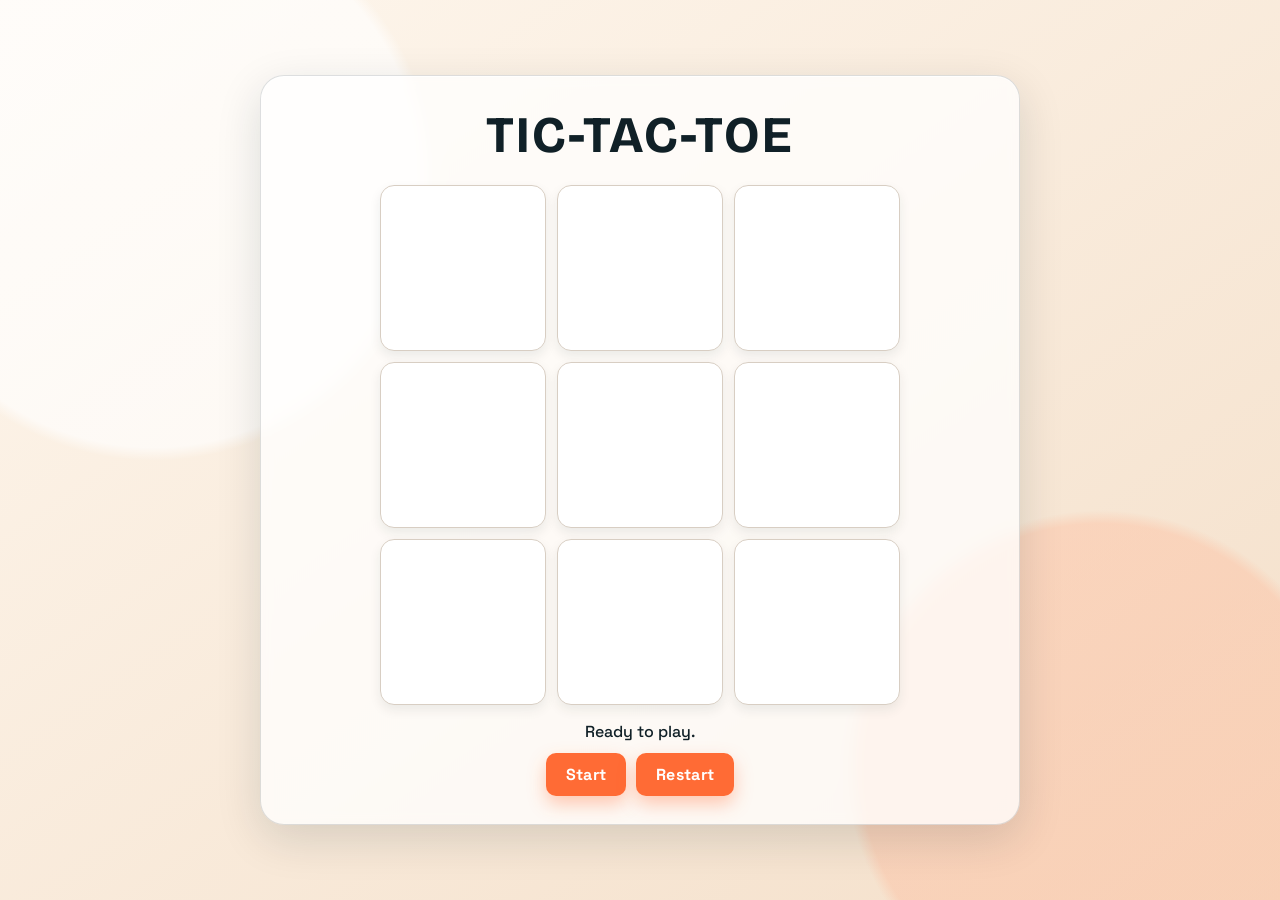
==== index.html @ 1c8e7178 "Add tic-tac-toe game files" ====
<!DOCTYPE html>
<html lang="en">
<head>
  <meta charset="UTF-8" />
  <meta name="viewport" content="width=device-width, initial-scale=1.0" />
  <title>Tic-Tac-Toe</title>
  <link rel="stylesheet" href="style.css" />
</head>
<body>
  <main class="container">
    <h1>Tic-Tac-Toe</h1>
    <p id="turn"></p>
    <div id="board">
      <div class="box"><div class="content"></div></div>
      <div class="box"><div class="content"></div></div>
      <div class="box"><div class="content"></div></div>
      <div class="box"><div class="content"></div></div>
      <div class="box"><div class="content"></div></div>
      <div class="box"><div class="content"></div></div>
      <div class="box"><div class="content"></div></div>
      <div class="box"><div class="content"></div></div>
      <div class="box"><div class="content"></div></div>
    </div>
    <p id="status">Ready to play.</p>
    <div class="actions">
      <button id="startBtn" type="button">Start</button>
      <button id="restartBtn" type="button">Restart</button>
    </div>
  </main>

  <script src="script.js"></script>
</body>
</html>
---- style.css ----
@import url("https://fonts.googleapis.com/css2?family=Bricolage+Grotesque:wght@500;700;800&family=Space+Grotesk:wght@400;500;700&display=swap");

:root {
  --bg-1: #fef7ee;
  --bg-2: #f4dfc9;
  --ink: #102027;
  --panel: rgba(255, 255, 255, 0.75);
  --panel-border: rgba(16, 32, 39, 0.14);
  --cell: #ffffff;
  --cell-border: #d8cec3;
  --accent: #ff6b35;
  --accent-hover: #e35a2a;
}

* {
  box-sizing: border-box;
}

body {
  margin: 0;
  min-height: 100vh;
  display: grid;
  place-items: center;
  padding: 1.5rem;
  font-family: "Space Grotesk", "Trebuchet MS", sans-serif;
  color: var(--ink);
  background:
    radial-gradient(circle at 12% 20%, #ffffffa8 0 20%, transparent 21%),
    radial-gradient(circle at 86% 85%, #ffb6955e 0 18%, transparent 19%),
    linear-gradient(145deg, var(--bg-1), var(--bg-2));
}

.container {
  width: min(92vw, 760px);
  text-align: center;
  padding: clamp(1rem, 2.2vw, 2rem);
  border-radius: 24px;
  border: 1px solid var(--panel-border);
  background: var(--panel);
  backdrop-filter: blur(6px);
  box-shadow:
    0 14px 45px rgba(16, 32, 39, 0.14),
    inset 0 1px 0 rgba(255, 255, 255, 0.8);
}

h1 {
  margin: 0 0 0.9rem;
  font-family: "Bricolage Grotesque", "Segoe UI", sans-serif;
  font-size: clamp(2rem, 5vw, 3.2rem);
  letter-spacing: 0.04em;
  text-transform: uppercase;
}

#turn{
    font-size: 1.2rem;
    font-weight: 500;
}

#board {
  display: grid;
  grid-template-columns: repeat(3, minmax(70px, 1fr));
  grid-template-rows: repeat(3, minmax(70px, 1fr));
  gap: 0.7rem;
  width: min(90vw, 520px);
  aspect-ratio: 1;
  margin: 0 auto;
}

.box {
  background: var(--cell);
  border: 1px solid var(--cell-border);
  border-radius: 14px;
  box-shadow: 0 5px 12px rgba(16, 32, 39, 0.08);
  transition: transform 140ms ease, box-shadow 140ms ease;
}

.box:hover {
  transform: translateY(-2px);
  box-shadow: 0 10px 20px rgba(16, 32, 39, 0.12);
}

.content {
  width: 100%;
  height: 100%;
  display: grid;
  place-items: center;
  font-family: "Bricolage Grotesque", "Segoe UI", sans-serif;
  font-size: clamp(2.4rem, 10vw, 5.2rem);
  font-weight: 800;
  line-height: 1;
  user-select: none;
}

#status {
  margin: 1rem 0 0;
  font-size: 1rem;
  font-weight: 500;
}

.actions {
  margin-top: 0.7rem;
  display: flex;
  justify-content: center;
  gap: 0.6rem;
}

button {
  margin-top: 0;
  padding: 0.68rem 1.25rem;
  border: 0;
  border-radius: 10px;
  background: var(--accent);
  color: #fff;
  font: inherit;
  font-weight: 700;
  letter-spacing: 0.02em;
  cursor: pointer;
  box-shadow: 0 8px 18px rgba(255, 107, 53, 0.35);
  transition: transform 120ms ease, background-color 120ms ease;
}

button:hover {
  background: var(--accent-hover);
  transform: translateY(-1px);
}

button:disabled {
  opacity: 0.65;
  cursor: not-allowed;
  transform: none;
  box-shadow: none;
}

@media (max-width: 460px) {
  .container {
    padding: 1rem;
    border-radius: 18px;
  }

  #board {
    gap: 0.5rem;
  }
}
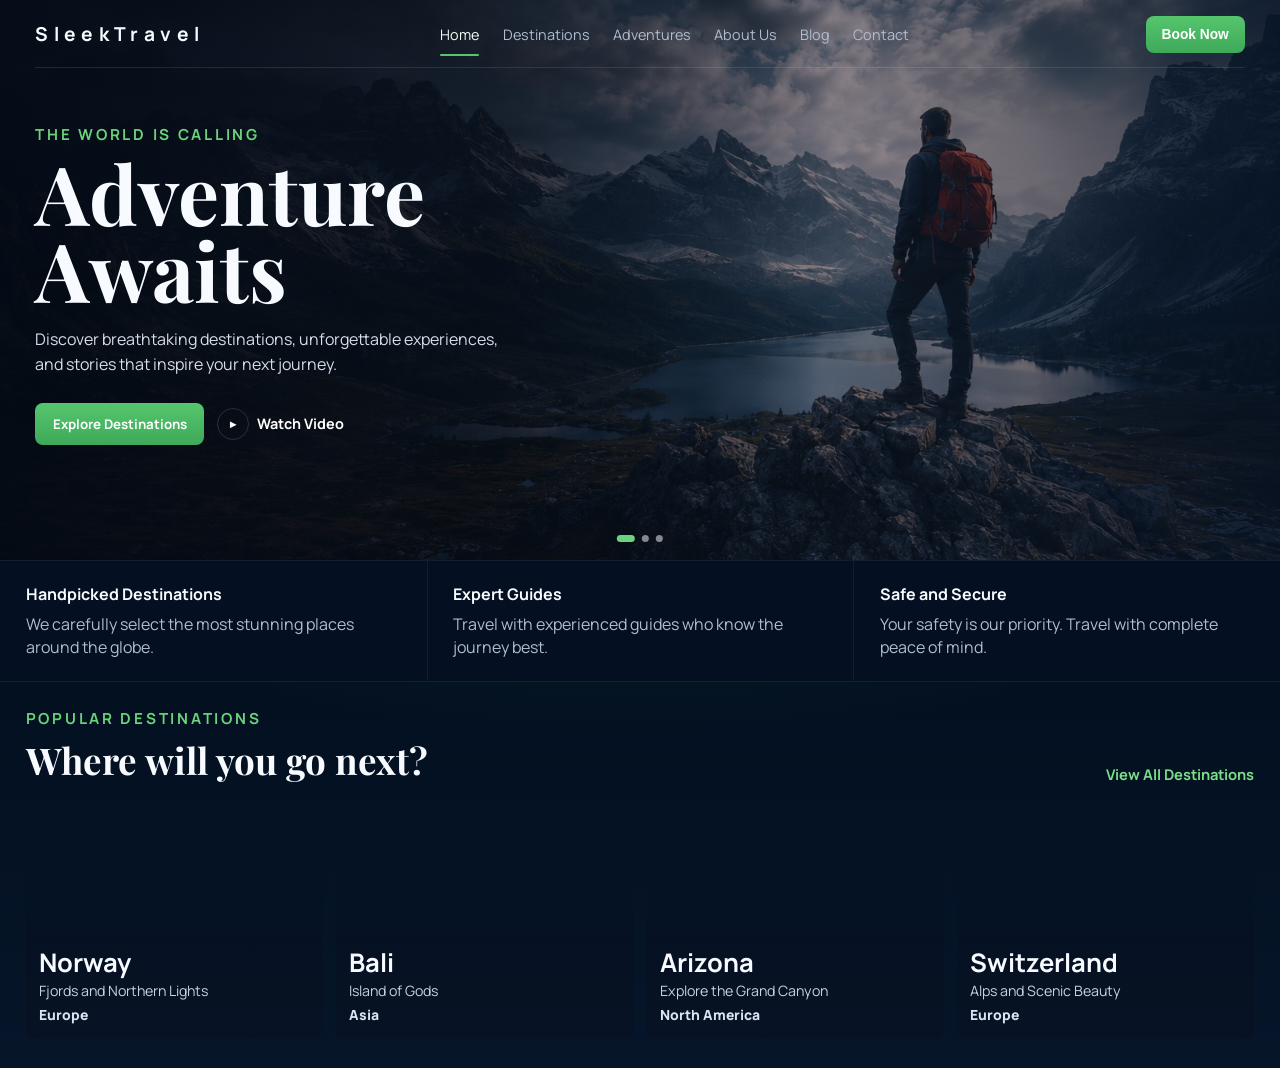
==== commit 8cad0cae: "Initial Sleektravel site" ====
--- a/index.html
+++ b/index.html
@@ -1,33 +1,111 @@
+
 <!DOCTYPE html>
 <html lang="en">
 <head>
-  <meta charset="UTF-8" />
-  <meta name="viewport" content="width=device-width, initial-scale=1.0" />
-  <title>Tic-Tac-Toe</title>
-  <link rel="stylesheet" href="style.css" />
+    <meta charset="UTF-8" />
+    <meta name="viewport" content="width=device-width, initial-scale=1.0" />
+    <link rel="preconnect" href="https://fonts.googleapis.com" />
+    <link rel="preconnect" href="https://fonts.gstatic.com" crossorigin />
+    <link href="https://fonts.googleapis.com/css2?family=Manrope:wght@400;500;600;700&family=Playfair+Display:wght@700;800&display=swap" rel="stylesheet" />
+    <title>Sleektravel</title>
+    <link rel="stylesheet" href="style.css" />
 </head>
 <body>
-  <main class="container">
-    <h1>Tic-Tac-Toe</h1>
-    <p id="turn"></p>
-    <div id="board">
-      <div class="box"><div class="content"></div></div>
-      <div class="box"><div class="content"></div></div>
-      <div class="box"><div class="content"></div></div>
-      <div class="box"><div class="content"></div></div>
-      <div class="box"><div class="content"></div></div>
-      <div class="box"><div class="content"></div></div>
-      <div class="box"><div class="content"></div></div>
-      <div class="box"><div class="content"></div></div>
-      <div class="box"><div class="content"></div></div>
-    </div>
-    <p id="status">Ready to play.</p>
-    <div class="actions">
-      <button id="startBtn" type="button">Start</button>
-      <button id="restartBtn" type="button">Restart</button>
-    </div>
-  </main>
+    <main class="page-wrap">
+        <section class="hero" id="home">
+            <header class="top-nav">
+                <h1 class="logo">SleekTravel</h1>
+                <ul class="nav-links">
+                    <li><a class="active" href="#home">Home</a></li>
+                    <li><a href="#destinations">Destinations</a></li>
+                    <li><a href="#">Adventures</a></li>
+                    <li><a href="#">About Us</a></li>
+                    <li><a href="#">Blog</a></li>
+                    <li><a href="#">Contact</a></li>
+                </ul>
+                <button class="book-btn" type="button">Book Now</button>
+            </header>
 
-  <script src="script.js"></script>
+            <div class="hero-content">
+                <p class="hero-kicker">THE WORLD IS CALLING</p>
+                <h2>Adventure<br />Awaits</h2>
+                <p class="hero-copy">
+                    Discover breathtaking destinations, unforgettable experiences,
+                    and stories that inspire your next journey.
+                </p>
+                <div class="hero-actions">
+                    <button class="primary-btn" type="button">Explore Destinations</button>
+                    <button class="ghost-btn" type="button">
+                        <span class="play-icon" aria-hidden="true">&#9658;</span>
+                        Watch Video
+                    </button>
+                </div>
+            </div>
+
+            <div class="hero-dots" aria-label="hero slider indicator">
+                <button class="dot active" type="button" aria-label="Slide 1"></button>
+                <button class="dot" type="button" aria-label="Slide 2"></button>
+                <button class="dot" type="button" aria-label="Slide 3"></button>
+            </div>
+        </section>
+
+        <section class="feature-strip" aria-label="Why travel with us">
+            <article class="feature-item">
+                <h3>Handpicked Destinations</h3>
+                <p>We carefully select the most stunning places around the globe.</p>
+            </article>
+            <article class="feature-item">
+                <h3>Expert Guides</h3>
+                <p>Travel with experienced guides who know the journey best.</p>
+            </article>
+            <article class="feature-item">
+                <h3>Safe and Secure</h3>
+                <p>Your safety is our priority. Travel with complete peace of mind.</p>
+            </article>
+        </section>
+
+        <section class="destinations" id="destinations">
+            <div class="section-head">
+                <div>
+                    <p class="hero-kicker">POPULAR DESTINATIONS</p>
+                    <h3>Where will you go next?</h3>
+                </div>
+                <a class="view-all" href="#">View All Destinations</a>
+            </div>
+
+            <div class="card-grid">
+                <article class="place-card card-1">
+                    <div class="card-overlay">
+                        <h4>Norway</h4>
+                        <p>Fjords and Northern Lights</p>
+                        <span>Europe</span>
+                    </div>
+                </article>
+                <article class="place-card card-2">
+                    <div class="card-overlay">
+                        <h4>Bali</h4>
+                        <p>Island of Gods</p>
+                        <span>Asia</span>
+                    </div>
+                </article>
+                <article class="place-card card-3">
+                    <div class="card-overlay">
+                        <h4>Arizona</h4>
+                        <p>Explore the Grand Canyon</p>
+                        <span>North America</span>
+                    </div>
+                </article>
+                <article class="place-card card-4">
+                    <div class="card-overlay">
+                        <h4>Switzerland</h4>
+                        <p>Alps and Scenic Beauty</p>
+                        <span>Europe</span>
+                    </div>
+                </article>
+            </div>
+        </section>
+    </main>
+	<script src="script.js"></script>
 </body>
 </html>
+
--- a/style.css
+++ b/style.css
@@ -1,143 +1,399 @@
-@import url("https://fonts.googleapis.com/css2?family=Bricolage+Grotesque:wght@500;700;800&family=Space+Grotesk:wght@400;500;700&display=swap");
-
 :root {
-  --bg-1: #fef7ee;
-  --bg-2: #f4dfc9;
-  --ink: #102027;
-  --panel: rgba(255, 255, 255, 0.75);
-  --panel-border: rgba(16, 32, 39, 0.14);
-  --cell: #ffffff;
-  --cell-border: #d8cec3;
-  --accent: #ff6b35;
-  --accent-hover: #e35a2a;
+    --bg: #020b16;
+    --bg-2: #051325;
+    --ink: #f7fbff;
+    --muted: #afbdd0;
+    --line: rgba(255, 255, 255, 0.14);
+    --glass: rgba(8, 20, 36, 0.68);
+    --accent: #56c66d;
+    --accent-2: #3ea95a;
+    --card-shadow: 0 24px 56px rgba(0, 0, 0, 0.35);
+    --hero-image: url("Images/Background.png");
 }
 
 * {
-  box-sizing: border-box;
+    margin: 0;
+    padding: 0;
+    box-sizing: border-box;
 }
 
 body {
-  margin: 0;
-  min-height: 100vh;
-  display: grid;
-  place-items: center;
-  padding: 1.5rem;
-  font-family: "Space Grotesk", "Trebuchet MS", sans-serif;
-  color: var(--ink);
-  background:
-    radial-gradient(circle at 12% 20%, #ffffffa8 0 20%, transparent 21%),
-    radial-gradient(circle at 86% 85%, #ffb6955e 0 18%, transparent 19%),
-    linear-gradient(145deg, var(--bg-1), var(--bg-2));
-}
-
-.container {
-  width: min(92vw, 760px);
-  text-align: center;
-  padding: clamp(1rem, 2.2vw, 2rem);
-  border-radius: 24px;
-  border: 1px solid var(--panel-border);
-  background: var(--panel);
-  backdrop-filter: blur(6px);
-  box-shadow:
-    0 14px 45px rgba(16, 32, 39, 0.14),
-    inset 0 1px 0 rgba(255, 255, 255, 0.8);
-}
-
-h1 {
-  margin: 0 0 0.9rem;
-  font-family: "Bricolage Grotesque", "Segoe UI", sans-serif;
-  font-size: clamp(2rem, 5vw, 3.2rem);
-  letter-spacing: 0.04em;
-  text-transform: uppercase;
-}
-
-#turn{
+    min-height: 100vh;
+    font-family: "Manrope", sans-serif;
+    color: var(--ink);
+    background:
+        radial-gradient(1400px 600px at 50% -20%, rgba(57, 115, 219, 0.2), transparent 60%),
+        linear-gradient(180deg, #020915 0%, #07172d 48%, #020a16 100%);
+}
+
+a {
+    text-decoration: none;
+    color: inherit;
+}
+
+ul {
+    list-style: none;
+}
+
+.page-wrap {
+    width: 100%;
+    margin: 0;
+    border-radius: 0;
+    overflow: hidden;
+    background: #061225;
+    box-shadow: none;
+    border: 0;
+}
+
+.hero {
+    position: relative;
+    min-height: 560px;
+    padding: 1rem 2.2rem 1.5rem;
+    background-image:
+        linear-gradient(90deg, rgba(3, 10, 21, 0.92) 0%, rgba(3, 10, 21, 0.78) 38%, rgba(6, 18, 38, 0.4) 65%, rgba(5, 17, 35, 0.8) 100%),
+        var(--hero-image);
+    background-size: cover;
+    background-position: center;
+}
+
+.top-nav {
+    display: flex;
+    align-items: center;
+    justify-content: space-between;
+    gap: 1rem;
+    border-bottom: 1px solid rgba(255, 255, 255, 0.1);
+    padding-bottom: 0.9rem;
+}
+
+.logo {
     font-size: 1.2rem;
-    font-weight: 500;
-}
-
-#board {
-  display: grid;
-  grid-template-columns: repeat(3, minmax(70px, 1fr));
-  grid-template-rows: repeat(3, minmax(70px, 1fr));
-  gap: 0.7rem;
-  width: min(90vw, 520px);
-  aspect-ratio: 1;
-  margin: 0 auto;
-}
-
-.box {
-  background: var(--cell);
-  border: 1px solid var(--cell-border);
-  border-radius: 14px;
-  box-shadow: 0 5px 12px rgba(16, 32, 39, 0.08);
-  transition: transform 140ms ease, box-shadow 140ms ease;
-}
-
-.box:hover {
-  transform: translateY(-2px);
-  box-shadow: 0 10px 20px rgba(16, 32, 39, 0.12);
-}
-
-.content {
-  width: 100%;
-  height: 100%;
-  display: grid;
-  place-items: center;
-  font-family: "Bricolage Grotesque", "Segoe UI", sans-serif;
-  font-size: clamp(2.4rem, 10vw, 5.2rem);
-  font-weight: 800;
-  line-height: 1;
-  user-select: none;
-}
-
-#status {
-  margin: 1rem 0 0;
-  font-size: 1rem;
-  font-weight: 500;
-}
-
-.actions {
-  margin-top: 0.7rem;
-  display: flex;
-  justify-content: center;
-  gap: 0.6rem;
-}
-
-button {
-  margin-top: 0;
-  padding: 0.68rem 1.25rem;
-  border: 0;
-  border-radius: 10px;
-  background: var(--accent);
-  color: #fff;
-  font: inherit;
-  font-weight: 700;
-  letter-spacing: 0.02em;
-  cursor: pointer;
-  box-shadow: 0 8px 18px rgba(255, 107, 53, 0.35);
-  transition: transform 120ms ease, background-color 120ms ease;
-}
-
-button:hover {
-  background: var(--accent-hover);
-  transform: translateY(-1px);
-}
-
-button:disabled {
-  opacity: 0.65;
-  cursor: not-allowed;
-  transform: none;
-  box-shadow: none;
-}
-
-@media (max-width: 460px) {
-  .container {
-    padding: 1rem;
-    border-radius: 18px;
-  }
-
-  #board {
-    gap: 0.5rem;
-  }
-}+    letter-spacing: 0.28em;
+    font-weight: 700;
+}
+
+.nav-links {
+    display: flex;
+    align-items: center;
+    gap: 1.45rem;
+    color: var(--muted);
+    font-size: 0.9rem;
+}
+
+.nav-links a {
+    position: relative;
+    transition: color 180ms ease;
+}
+
+.nav-links a:hover,
+.nav-links a.active {
+    color: #f2fff5;
+}
+
+.nav-links a.active::after {
+    content: "";
+    position: absolute;
+    left: 0;
+    right: 0;
+    bottom: -0.75rem;
+    height: 2px;
+    border-radius: 99px;
+    background: var(--accent);
+}
+
+.book-btn {
+    border: 0;
+    border-radius: 8px;
+    background: linear-gradient(180deg, var(--accent), var(--accent-2));
+    color: white;
+    font-size: 0.86rem;
+    font-weight: 700;
+    padding: 0.68rem 1rem;
+    cursor: pointer;
+}
+
+.hero-content {
+    max-width: 520px;
+    padding-top: 3.5rem;
+}
+
+.hero-kicker {
+    color: #6ad37b;
+    letter-spacing: 0.18em;
+    font-size: 0.95rem;
+    font-weight: 700;
+}
+
+h2 {
+    font-family: "Playfair Display", serif;
+    font-size: clamp(2.7rem, 7vw, 5.1rem);
+    line-height: 0.95;
+    margin-top: 0.55rem;
+}
+
+.hero-copy {
+    margin-top: 1.15rem;
+    max-width: 48ch;
+    color: #d6deea;
+    line-height: 1.55;
+}
+
+.hero-actions {
+    margin-top: 1.6rem;
+    display: flex;
+    gap: 0.8rem;
+    align-items: center;
+}
+
+.primary-btn,
+.ghost-btn {
+    border: 0;
+    cursor: pointer;
+    font-family: inherit;
+    font-weight: 700;
+}
+
+.primary-btn {
+    background: linear-gradient(180deg, var(--accent), var(--accent-2));
+    color: white;
+    padding: 0.76rem 1.1rem;
+    border-radius: 8px;
+}
+
+.ghost-btn {
+    display: inline-flex;
+    align-items: center;
+    gap: 0.52rem;
+    background: transparent;
+    color: white;
+    font-size: 0.9rem;
+}
+
+.play-icon {
+    width: 2rem;
+    height: 2rem;
+    border-radius: 50%;
+    display: grid;
+    place-items: center;
+    border: 1px solid var(--line);
+    font-size: 0.7rem;
+}
+
+.hero-dots {
+    position: absolute;
+    bottom: 1.15rem;
+    left: 50%;
+    transform: translateX(-50%);
+    display: flex;
+    gap: 0.45rem;
+}
+
+.dot {
+    width: 7px;
+    height: 7px;
+    border-radius: 99px;
+    border: 0;
+    background: rgba(255, 255, 255, 0.5);
+    cursor: pointer;
+    transition: all 180ms ease;
+}
+
+.dot.active {
+    width: 18px;
+    background: #6ad37b;
+}
+
+.feature-strip {
+    background: #041021;
+    display: grid;
+    grid-template-columns: repeat(3, minmax(0, 1fr));
+    border-top: 1px solid rgba(255, 255, 255, 0.06);
+    border-bottom: 1px solid rgba(255, 255, 255, 0.06);
+}
+
+.feature-item {
+    padding: 1.4rem 1.6rem;
+}
+
+.feature-item + .feature-item {
+    border-left: 1px solid rgba(255, 255, 255, 0.06);
+}
+
+.feature-item h3 {
+    font-size: 1rem;
+    margin-bottom: 0.45rem;
+}
+
+.feature-item p {
+    color: var(--muted);
+    line-height: 1.45;
+}
+
+.destinations {
+    padding: 1.6rem 1.6rem 1.9rem;
+    background-image:
+        radial-gradient(900px 260px at 50% -30%, rgba(86, 198, 109, 0.08), transparent 65%),
+        linear-gradient(180deg, #031020 0%, #061529 100%);
+}
+
+.section-head {
+    display: flex;
+    align-items: end;
+    justify-content: space-between;
+    gap: 0.8rem;
+}
+
+.section-head h3 {
+    font-family: "Playfair Display", serif;
+    font-size: clamp(1.6rem, 3vw, 2.3rem);
+    margin-top: 0.35rem;
+}
+
+.view-all {
+    color: #7adf89;
+    font-weight: 700;
+    font-size: 0.92rem;
+}
+
+.card-grid {
+    margin-top: 1.2rem;
+    display: grid;
+    grid-template-columns: repeat(4, minmax(0, 1fr));
+    gap: 0.8rem;
+}
+
+.place-card {
+    min-height: 235px;
+    border-radius: 8px;
+    overflow: hidden;
+    position: relative;
+    background-size: cover;
+    background-position: center;
+    isolation: isolate;
+}
+
+.place-card::before {
+    content: "";
+    position: absolute;
+    inset: 0;
+    background: linear-gradient(180deg, rgba(5, 15, 31, 0) 25%, rgba(5, 15, 31, 0.86) 92%);
+    z-index: -1;
+}
+
+.card-1 {
+    background-image: url("https://images.unsplash.com/photo-1476514525535-07fb3b4ae5f1?auto=format&fit=crop&w=900&q=80");
+}
+
+.card-2 {
+    background-image: url("https://images.unsplash.com/photo-1537996194471-e657df975ab4?auto=format&fit=crop&w=900&q=80");
+}
+
+.card-3 {
+    background-image: url("https://images.unsplash.com/photo-1472396961693-142e6e269027?auto=format&fit=crop&w=900&q=80");
+}
+
+.card-4 {
+    background-image: url("https://images.unsplash.com/photo-1464822759023-fed622ff2c3b?auto=format&fit=crop&w=900&q=80");
+}
+
+.card-overlay {
+    position: absolute;
+    left: 0;
+    right: 0;
+    bottom: 0;
+    padding: 0.95rem 0.82rem 0.82rem;
+    background: linear-gradient(180deg, rgba(7, 18, 36, 0.05) 0%, rgba(7, 18, 36, 0.9) 90%);
+}
+
+.card-overlay h4 {
+    font-size: 1.6rem;
+    line-height: 1;
+    margin-bottom: 0.3rem;
+}
+
+.card-overlay p {
+    color: #c4d2e2;
+    font-size: 0.89rem;
+}
+
+.card-overlay span {
+    display: inline-block;
+    margin-top: 0.3rem;
+    color: #d8e4f2;
+    font-size: 0.87rem;
+    font-weight:900;
+}
+
+@media (max-width: 980px) {
+    .page-wrap {
+        width: 100%;
+    }
+
+    .hero {
+        padding-inline: 1rem;
+    }
+
+    .top-nav {
+        flex-wrap: wrap;
+        justify-content: center;
+    }
+
+    .logo {
+        width: 100%;
+        text-align: center;
+    }
+
+    .nav-links {
+        width: 100%;
+        justify-content: center;
+        flex-wrap: wrap;
+    }
+
+    .feature-strip {
+        grid-template-columns: 1fr;
+    }
+    .feature-item {
+        text-align: center;
+    }
+    .feature-item + .feature-item {
+        border-left: 0;
+        border-top: 1px solid rgba(255, 255, 255, 0.06);
+        text-align:center;
+    }
+
+    .card-grid {
+        grid-template-columns: repeat(2, minmax(0, 1fr));
+    }
+}
+
+@media (max-width: 600px) {
+    .hero {
+        min-height: 610px;
+    }
+
+    .hero-content {
+        padding-top: 2.2rem;
+        text-align:center;
+    }
+
+    .hero-actions {
+        flex-direction: column;
+        align-items: stretch;
+    }
+
+    .ghost-btn {
+        justify-content: center;
+    }
+
+    .section-head {
+        flex-direction: column;
+        align-items: start;
+    }
+
+    .card-grid {
+        grid-template-columns: 1fr;
+    }
+
+    .hero-dots {
+        bottom: 0.7rem;
+    }
+}
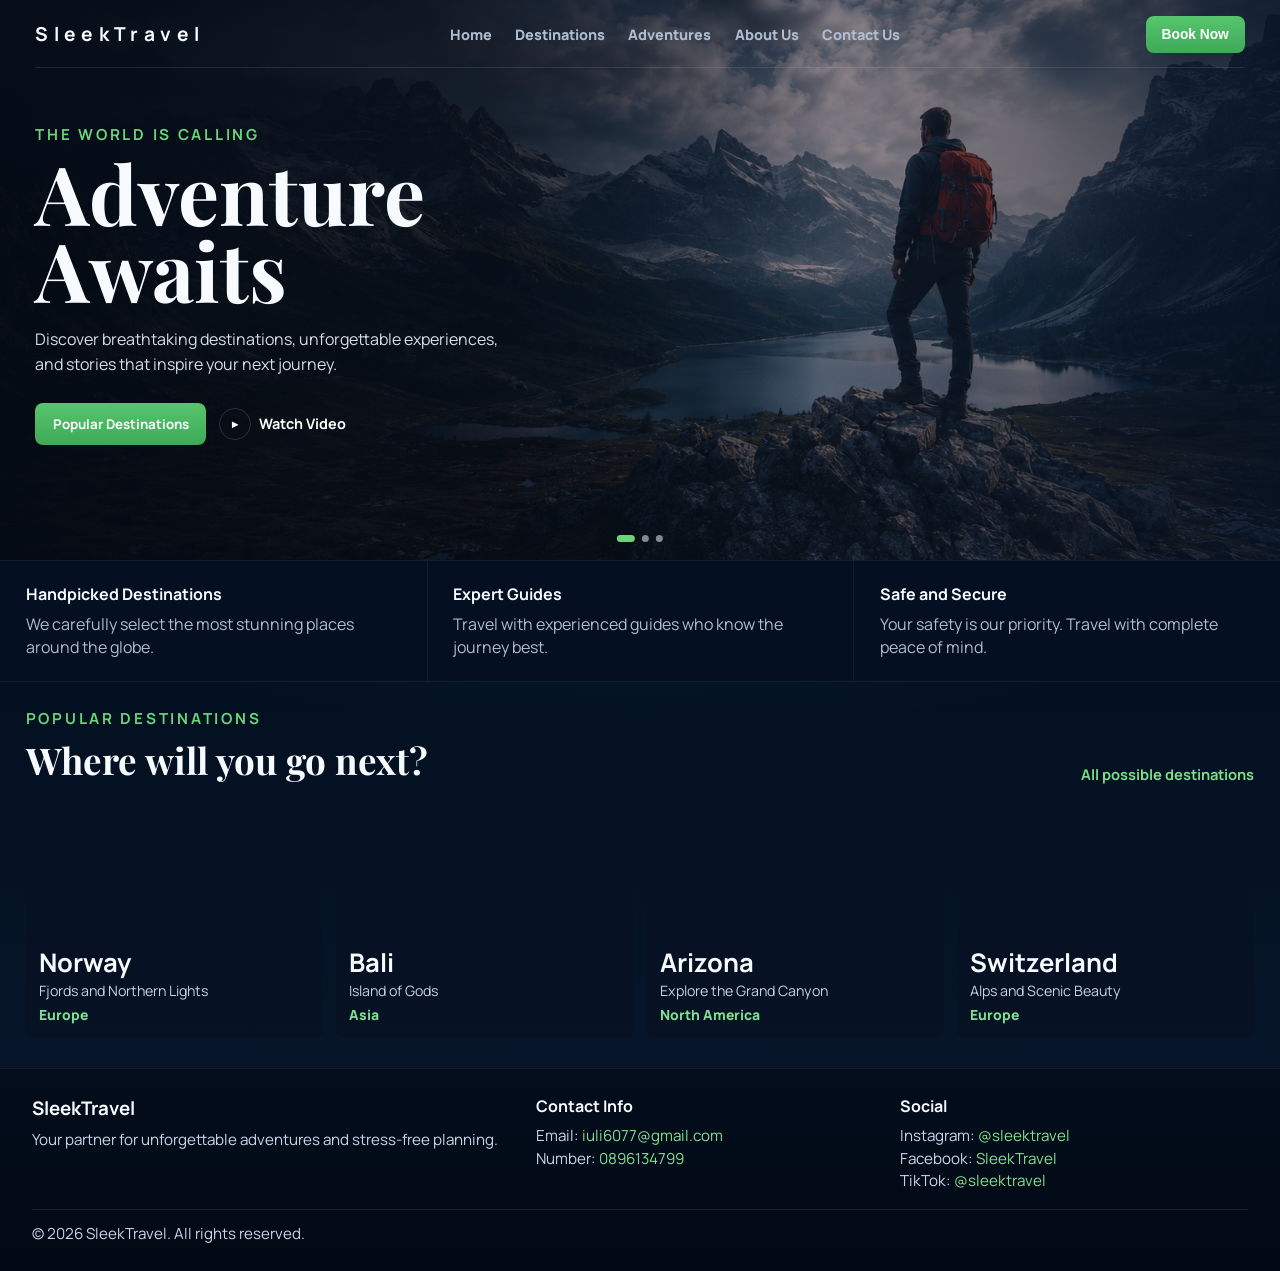
==== commit 63b8a475: "Improved on the dino game by adding birds and the ability to crouch After that I made the rest of th" ====
--- a/index.html
+++ b/index.html
@@ -16,12 +16,11 @@
             <header class="top-nav">
                 <h1 class="logo">SleekTravel</h1>
                 <ul class="nav-links">
-                    <li><a class="active" href="#home">Home</a></li>
-                    <li><a href="#destinations">Destinations</a></li>
-                    <li><a href="#">Adventures</a></li>
-                    <li><a href="#">About Us</a></li>
-                    <li><a href="#">Blog</a></li>
-                    <li><a href="#">Contact</a></li>
+                    <li><a href="#home">Home</a></li>
+                    <li><a href="destinations.html">Destinations</a></li>
+                    <li><a href="adventures.html">Adventures</a></li>
+                    <li><a href="about.html">About Us</a></li>
+                    <li><a href="#footer-contact">Contact Us</a></li>
                 </ul>
                 <button class="book-btn" type="button">Book Now</button>
             </header>
@@ -34,7 +33,7 @@
                     and stories that inspire your next journey.
                 </p>
                 <div class="hero-actions">
-                    <button class="primary-btn" type="button">Explore Destinations</button>
+                    <a href="#destinations"><button class="primary-btn" type="button">Popular Destinations</button></a>
                     <button class="ghost-btn" type="button">
                         <span class="play-icon" aria-hidden="true">&#9658;</span>
                         Watch Video
@@ -70,7 +69,7 @@
                     <p class="hero-kicker">POPULAR DESTINATIONS</p>
                     <h3>Where will you go next?</h3>
                 </div>
-                <a class="view-all" href="#">View All Destinations</a>
+                <a class="view-all" href="destinations.html">All possible destinations</a>
             </div>
 
             <div class="card-grid">
@@ -105,6 +104,26 @@
             </div>
         </section>
     </main>
+    <footer id="footer-contact" class="site-footer">
+        <div class="footer-grid">
+            <div>
+                <h3>SleekTravel</h3>
+                <p>Your partner for unforgettable adventures and stress-free planning.</p>
+            </div>
+            <div>
+                <h4>Contact Info</h4>
+                <p>Email: <a href="mailto:iuli6077@gmail.com">iuli6077@gmail.com</a></p>
+                <p>Number: <a href="tel:0896134799">0896134799</a></p>
+            </div>
+            <div>
+                <h4>Social</h4>
+                <p>Instagram: <a href="https://instagram.com/sleektravel" target="_blank" rel="noopener noreferrer">@sleektravel</a></p>
+                <p>Facebook: <a href="https://facebook.com/sleektravel" target="_blank" rel="noopener noreferrer">SleekTravel</a></p>
+                <p>TikTok: <a href="https://tiktok.com/@sleektravel" target="_blank" rel="noopener noreferrer">@sleektravel</a></p>
+            </div>
+        </div>
+        <p class="footer-note">© 2026 SleekTravel. All rights reserved.</p>
+    </footer>
 	<script src="script.js"></script>
 </body>
 </html>
--- a/style.css
+++ b/style.css
@@ -17,6 +17,10 @@
     box-sizing: border-box;
 }
 
+html {
+    scroll-behavior: smooth;
+}
+
 body {
     min-height: 100vh;
     font-family: "Manrope", sans-serif;
@@ -77,6 +81,7 @@
     gap: 1.45rem;
     color: var(--muted);
     font-size: 0.9rem;
+    font-weight:900;
 }
 
 .nav-links a {
@@ -318,7 +323,7 @@
 .card-overlay span {
     display: inline-block;
     margin-top: 0.3rem;
-    color: #d8e4f2;
+    color: #7fdf91;
     font-size: 0.87rem;
     font-weight:900;
 }
@@ -397,3 +402,379 @@
         bottom: 0.7rem;
     }
 }
+
+.destinations-page-wrap {
+    min-height: 100vh;
+    background:
+        radial-gradient(1200px 520px at 20% -20%, rgba(86, 198, 109, 0.16), transparent 60%),
+        linear-gradient(180deg, #041223 0%, #06182f 100%);
+}
+
+.destinations-hero {
+    padding: 1rem 2rem 1.6rem;
+    border-bottom: 1px solid rgba(255, 255, 255, 0.08);
+}
+
+.destinations-hero-content {
+    max-width: 760px;
+    margin-top: 2.4rem;
+}
+
+.destinations-hero-content h2 {
+    font-size: clamp(2.2rem, 6vw, 4.2rem);
+}
+
+.destinations-listing {
+    padding: 1.8rem 2rem 2.5rem;
+}
+
+.destinations-grid {
+    display: grid;
+    grid-template-columns: repeat(4, minmax(0, 1fr));
+    gap: 0.9rem;
+}
+
+.destination-tile {
+    position: relative;
+    overflow: hidden;
+    background-size: cover;
+    background-position: center;
+    border-radius: 12px;
+    padding: 1rem 0.95rem;
+    min-height: 185px;
+    display: flex;
+    flex-direction: column;
+    justify-content: flex-end;
+    transition: transform 180ms ease, border-color 180ms ease, box-shadow 180ms ease;
+}
+
+.destination-tile::before {
+    content: "";
+    position: absolute;
+    inset: 0;
+    background: linear-gradient(180deg, rgba(4, 12, 23, 0.2) 25%, rgba(4, 12, 23, 0.88) 95%);
+}
+
+.destination-tile > * {
+    position: relative;
+    z-index: 1;
+}
+
+.destination-tile:hover {
+    transform: translateY(-2px);
+    border: 2px solid rgba(106, 211, 123, 0.7);
+    box-shadow: 0 12px 24px rgba(0, 0, 0, 0.22);
+}
+
+.destination-tile h3 {
+    font-size: 1.15rem;
+    margin-bottom: 0.4rem;
+}
+
+.destination-tile p {
+    color: #c9d7e8;
+    font-size: 0.92rem;
+    line-height: 1.45;
+}
+
+.destination-tile span {
+    display: inline-block;
+    margin-top: 0.55rem;
+    color: #7fdf91;
+    font-size: 0.88rem;
+    font-weight: 700;
+}
+
+.dt-1 { background-image: url("https://images.unsplash.com/photo-1476514525535-07fb3b4ae5f1?auto=format&fit=crop&w=1200&q=80"); }
+.dt-2 { background-image: url("https://images.unsplash.com/photo-1537996194471-e657df975ab4?auto=format&fit=crop&w=1200&q=80"); }
+.dt-3 { background-image: url("https://images.unsplash.com/photo-1501785888041-af3ef285b470?auto=format&fit=crop&w=1200&q=80"); }
+.dt-4 { background-image: url("https://images.unsplash.com/photo-1472396961693-142e6e269027?auto=format&fit=crop&w=1200&q=80"); }
+.dt-5 { background-image: url("https://images.unsplash.com/photo-1492571350019-22de08371fd3?auto=format&fit=crop&w=1200&q=80"); }
+.dt-6 { background-image: url("https://images.unsplash.com/photo-1520769945061-0a448c463865?auto=format&fit=crop&w=1200&q=80"); }
+.dt-7 { background-image: url("https://images.unsplash.com/photo-1469474968028-56623f02e42e?auto=format&fit=crop&w=1200&q=80"); }
+.dt-8 { background-image: url("https://images.unsplash.com/photo-1489493887464-892be6d1daae?auto=format&fit=crop&w=1200&q=80"); }
+.dt-9 { background-image: url("https://images.unsplash.com/photo-1465919292275-c60ba49da6ae?auto=format&fit=crop&w=1200&q=80"); }
+.dt-10 { background-image: url("https://images.unsplash.com/photo-1533105079780-92b9be482077?auto=format&fit=crop&w=1200&q=80"); }
+.dt-11 { background-image: url("https://images.unsplash.com/photo-1506461883276-594a12b11cf3?auto=format&fit=crop&w=1200&q=80"); }
+.dt-12 { background-image: url("https://images.unsplash.com/photo-1563492065599-3520f775eeed?auto=format&fit=crop&w=1200&q=80"); }
+
+@media (max-width: 980px) {
+    .destinations-grid {
+        grid-template-columns: repeat(2, minmax(0, 1fr));
+    }
+}
+
+@media (max-width: 600px) {
+    .destinations-hero,
+    .destinations-listing {
+        padding-inline: 1rem;
+    }
+
+    .destinations-grid {
+        grid-template-columns: 1fr;
+    }
+}
+
+.site-footer {
+    padding: 1.6rem 2rem;
+    background: linear-gradient(180deg, #030d1b 0%, #020915 100%);
+    border-top: 1px solid rgba(255, 255, 255, 0.08);
+}
+
+.footer-grid {
+    display: grid;
+    grid-template-columns: 1.4fr 1fr 1fr;
+    gap: 1rem;
+}
+
+.site-footer h3,
+.site-footer h4 {
+    margin-bottom: 0.5rem;
+}
+
+.site-footer p {
+    color: #c8d6e8;
+    line-height: 1.5;
+    font-size: 0.95rem;
+}
+
+.site-footer a {
+    color: #7fdf91;
+}
+
+.footer-note {
+    margin-top: 1rem;
+    padding-top: 0.8rem;
+    border-top: 1px solid rgba(255, 255, 255, 0.08);
+    color: #9cb0c8;
+    font-size: 0.85rem;
+}
+
+@media (max-width: 900px) {
+    .footer-grid {
+        grid-template-columns: 1fr;
+    }
+
+    .site-footer {
+        padding: 1.2rem 1rem;
+    }
+}
+
+.about-page-wrap {
+    min-height: 100vh;
+    background:
+        radial-gradient(1200px 540px at 80% -20%, rgba(86, 198, 109, 0.15), transparent 62%),
+        linear-gradient(180deg, #031021 0%, #071a33 100%);
+}
+
+.about-hero {
+    padding: 1rem 2rem 1.7rem;
+    border-bottom: 1px solid rgba(255, 255, 255, 0.08);
+}
+
+.about-hero-content {
+    max-width: 760px;
+    margin-top: 2.3rem;
+}
+
+.about-hero-content h2 {
+    font-size: clamp(2.2rem, 6vw, 4rem);
+}
+
+.about-section {
+    padding: 1.5rem 2rem;
+    border-top: 1px solid rgba(255, 255, 255, 0.06);
+}
+
+.about-section h3 {
+    font-family: "Playfair Display", serif;
+    font-size: clamp(1.4rem, 3vw, 2rem);
+}
+
+.about-lead {
+    margin-top: 0.45rem;
+    color: #c9d7e8;
+}
+
+.about-grid {
+    margin-top: 1rem;
+    display: grid;
+    gap: 0.8rem;
+}
+
+.about-grid.two {
+    grid-template-columns: repeat(2, minmax(0, 1fr));
+}
+
+.about-grid.three {
+    grid-template-columns: repeat(3, minmax(0, 1fr));
+}
+
+.about-grid.four {
+    grid-template-columns: repeat(4, minmax(0, 1fr));
+}
+
+.about-grid.five {
+    grid-template-columns: repeat(5, minmax(0, 1fr));
+}
+
+.about-card {
+    background: linear-gradient(180deg, rgba(13, 33, 61, 0.95), rgba(9, 24, 45, 0.95));
+    border: 1px solid rgba(255, 255, 255, 0.12);
+    border-radius: 12px;
+    padding: 1rem;
+}
+
+.about-card h4 {
+    font-size: 1.2rem;
+    margin-bottom: 0.4rem;
+}
+
+.about-card p {
+    color: #c9d7e8;
+    line-height: 1.48;
+}
+
+.about-card.small {
+    text-align: center;
+    display: grid;
+    place-items: center;
+    min-height: 92px;
+}
+
+@media (max-width: 1100px) {
+    .about-grid.five {
+        grid-template-columns: repeat(3, minmax(0, 1fr));
+    }
+
+    .about-grid.four {
+        grid-template-columns: repeat(2, minmax(0, 1fr));
+    }
+}
+
+@media (max-width: 900px) {
+    .about-section,
+    .about-hero {
+        padding-inline: 1rem;
+    }
+
+    .about-grid.two,
+    .about-grid.three,
+    .about-grid.four,
+    .about-grid.five {
+        grid-template-columns: 1fr;
+    }
+}
+
+.adventures-page-wrap {
+    min-height: 100vh;
+    background:
+        radial-gradient(1200px 520px at 55% -20%, rgba(86, 198, 109, 0.14), transparent 62%),
+        linear-gradient(180deg, #031123 0%, #07182f 100%);
+}
+
+.adventures-hero {
+    padding: 1rem 2rem 1.7rem;
+    border-bottom: 1px solid rgba(255, 255, 255, 0.08);
+    background-image:
+        linear-gradient(100deg, rgba(3, 10, 21, 0.9) 0%, rgba(3, 10, 21, 0.7) 45%, rgba(5, 17, 35, 0.55) 100%),
+        url("https://images.unsplash.com/photo-1464822759023-fed622ff2c3b?auto=format&fit=crop&w=1900&q=80");
+    background-size: cover;
+    background-position: center;
+}
+
+.adventures-hero-content {
+    max-width: 760px;
+    margin-top: 2.4rem;
+}
+
+.adventures-hero-content h2 {
+    font-size: clamp(2.2rem, 6vw, 4.2rem);
+}
+
+.adventures-listing {
+    padding: 1.8rem 2rem 2.5rem;
+}
+
+.adventures-grid {
+    display: grid;
+    grid-template-columns: repeat(4, minmax(0, 1fr));
+    gap: 0.9rem;
+}
+
+.adventure-tile {
+    position: relative;
+    overflow: hidden;
+    background-size: cover;
+    background-position: center;
+    border-radius: 12px;
+    padding: 1rem 0.95rem;
+    min-height: 195px;
+    display: flex;
+    flex-direction: column;
+    justify-content: flex-end;
+    transition: transform 180ms ease, border-color 180ms ease, box-shadow 180ms ease;
+}
+
+.adventure-tile::before {
+    content: "";
+    position: absolute;
+    inset: 0;
+    background: linear-gradient(180deg, rgba(4, 12, 23, 0.2) 20%, rgba(4, 12, 23, 0.9) 94%);
+}
+
+.adventure-tile > * {
+    position: relative;
+    z-index: 1;
+}
+
+.adventure-tile:hover {
+    transform: translateY(-2px);
+    border: 2px solid rgba(106, 211, 123, 0.7);
+    box-shadow: 0 12px 24px rgba(0, 0, 0, 0.22);
+}
+
+.adventure-tile h3 {
+    font-size: 1.16rem;
+    margin-bottom: 0.38rem;
+}
+
+.adventure-tile p {
+    color: #c9d7e8;
+    font-size: 0.92rem;
+    line-height: 1.45;
+}
+
+.adventure-tile span {
+    display: inline-block;
+    margin-top: 0.55rem;
+    color: #7fdf91;
+    font-size: 0.88rem;
+    font-weight: 700;
+}
+
+.at-1 { background-image: url("https://images.unsplash.com/photo-1464822759023-fed622ff2c3b?auto=format&fit=crop&w=1200&q=80"); }
+.at-2 { background-image: url("https://images.unsplash.com/photo-1516426122078-c23e76319801?auto=format&fit=crop&w=1200&q=80"); }
+.at-3 { background-image: url("https://images.unsplash.com/photo-1544551763-46a013bb70d5?auto=format&fit=crop&w=1200&q=80"); }
+.at-4 { background-image: url("https://images.unsplash.com/photo-1509316785289-025f5b846b35?auto=format&fit=crop&w=1200&q=80"); }
+.at-5 { background-image: url("https://images.unsplash.com/photo-1464823063530-08f10ed1a2dd?auto=format&fit=crop&w=1200&q=80"); }
+.at-6 { background-image: url("https://images.unsplash.com/photo-1500375592092-40eb2168fd21?auto=format&fit=crop&w=1200&q=80"); }
+.at-7 { background-image: url("https://images.unsplash.com/photo-1483347756197-71ef80e95f73?auto=format&fit=crop&w=1200&q=80"); }
+.at-8 { background-image: url("https://images.unsplash.com/photo-1520697222865-f4beecb6f12b?auto=format&fit=crop&w=1200&q=80"); }
+
+@media (max-width: 980px) {
+    .adventures-grid {
+        grid-template-columns: repeat(2, minmax(0, 1fr));
+    }
+}
+
+@media (max-width: 600px) {
+    .adventures-hero,
+    .adventures-listing {
+        padding-inline: 1rem;
+    }
+
+    .adventures-grid {
+        grid-template-columns: 1fr;
+    }
+}
